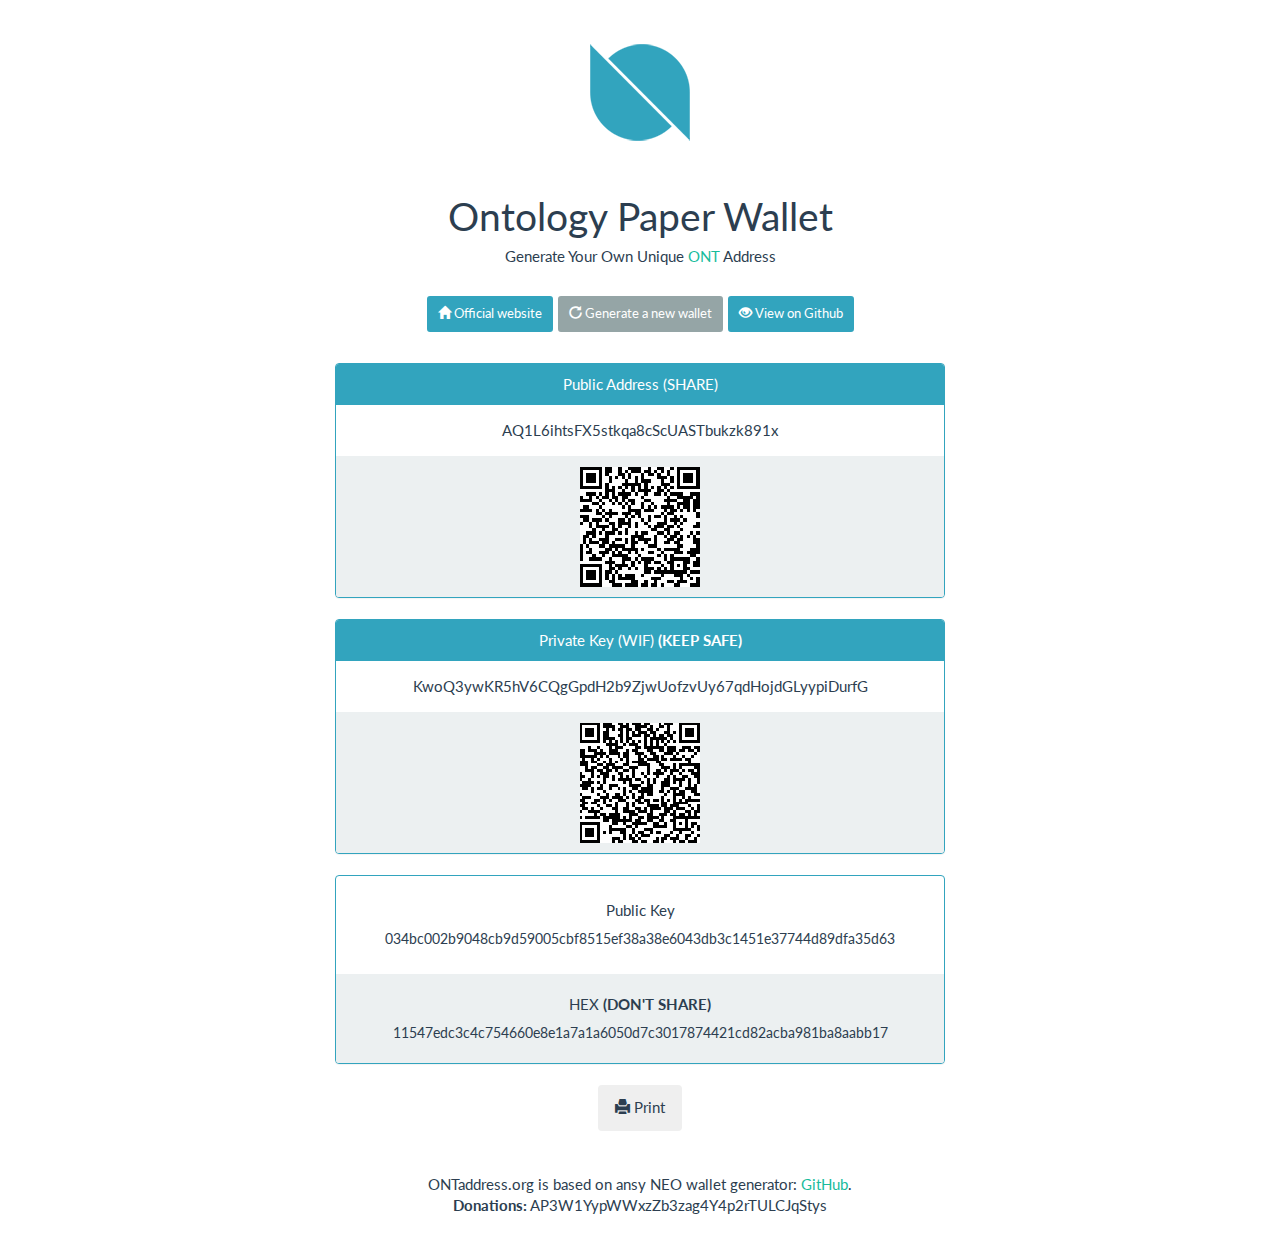
==== wallet.html @ 8fcd1091 "Add files via upload" ====
<!DOCTYPE html><html> <head> <meta charset="utf-8"> <meta http-equiv="X-UA-Compatible" content="IE=edge,chrome=1"> <title>ONT - Generation your unique ontology wallet</title> <meta name="description" content="Offline paper wallet generator for (ONT) Ontology cryptocurrency. Print your own offline tamper resistant paper wallets to store ONT in 'cold storage'. Uses secure OntAddress.org open-source JavaScript key generator."> <meta name="keywords" content="ont,paperwallet,paper,wallet,cryptocurrency,ont.io,ontology"> <meta name="viewport" content="width=device-width, initial-scale=1"> <link rel="shortcut icon" href="images/favicon.png" type="image/x-icon"> <link rel="icon" href="images/favicon.ico" type="image/x-icon"> <link rel="stylesheet" href="css/bootstrap/css/bootstrap.min.css"></head> <body><div id="root"></div><div class="container-fluid"> <div class="row"> <div class="col-md-12 bg-band-grey"> <div class="page-header text-center logo hidden-print" style="margin-bottom: 0px;"><img src="images/logo.png" title="Ont Paper Wallet" alt="ONT Paper Wallet"></div></div><div class="col-md-12 bg-band-grey title-container"> <div class="page-header text-center"> <h1 class="site-title">Ontology Paper Wallet</h1> <h5 class="site-slogan hidden-print">Generate Your Own Unique <a href="http://ont.io" target="blank">ONT</a> Address</h5> <div id="new_wallet" style="display:none;"><br><a href="https://ont.io" class="btn btn-info btn-sm hidden-print" style="margin-right: 5px;"><span aria-hidden="true" class="glyphicon glyphicon-home"></span> Official website</a><a href="wallet.html" class="btn btn-default btn-sm hidden-print" style="margin-right: 5px;"><span aria-hidden="true" class="glyphicon glyphicon-repeat"></span> Generate a new wallet</a><a href="https://github.com/eskakatana/ontaddress.org" class="btn btn-info btn-sm hidden-print"><span aria-hidden="true" class="glyphicon glyphicon-eye-open"></span> View on Github</a></div></div></div></div><div id="loader"> <div class="col-md-12"> <div class="address-block address-block-public"> <h5 style="text-align: center;">Generating a new paper wallet...</h5><center><img src="images/ajax-loader.gif" width="200" height="200" alt="geneating a new wallet..."/></center><div class="cssload-loader"></div><div class="clearfix"></div></div></div></div><div id="main_screen" style="display:none;"><div class="row"><div class="col-md-3"></div><div class="col-md-6"><center><div class="panel panel-info"><div class="panel-heading" style="padding: 1px;"><h5>Public Address (SHARE)</h5></div><div class="panel-body"><div id="address" class="hash address"></div></div><div class="panel-footer"><qrcode id="qrcodeAddress" size="100" class="primary"></qrcode></div></div><div class="panel panel-info"><div class="panel-heading" style="padding: 1px;"><h5>Private Key (WIF) <b>(KEEP SAFE)</b></h5></div><div class="panel-body"><div id="secret" class="hash passphrase"></div></div><div class="panel-footer"><qrcode id="qrcodeSecret" size="100" class="primary"></qrcode></div></div></center></div><div class="col-md-3"></div></div><div class="row"><div class="col-md-3"></div><div class="col-md-6"><center><div class="panel panel-info"><div class="panel-body"><h5>Public Key</h5><p id="public_key" class="hash" style="font-size: 94%;"></p></div><div class="panel-footer"><h5>HEX <b>(DON'T SHARE)</b></h5><p id="hex_key" class="hash" style="font-size: 94%;"></p></div></div></center></div><div class="col-md-3"></div></div><center><button type="button" onclick="window.print();return false;" class="btn btn-print hidden-print"><span aria-hidden="true" class="glyphicon glyphicon-print"></span> Print </button></center><br></div><center><div class="hidden-print"><br>ONTaddress.org is based on ansy NEO wallet generator: <a href="https://github.com/snowypowers/ansy" target="blank">GitHub</a>.<br><b>Donations:</b> AP3W1YypWWxzZb3zag4Y4p2rTULCJqStys<br><br></div></center></div><div id="remove_cache"></div></body><script src="js/script.min.js"></script><script src="js/jquery.min.js"></script><script src="js/qrcode.min.js"></script><script type="text/javascript">$(document).ready(function(){$('#gen').trigger('click');$('#loader').hide();$('#main_screen').show();$('#new_wallet').show();});</script></html>
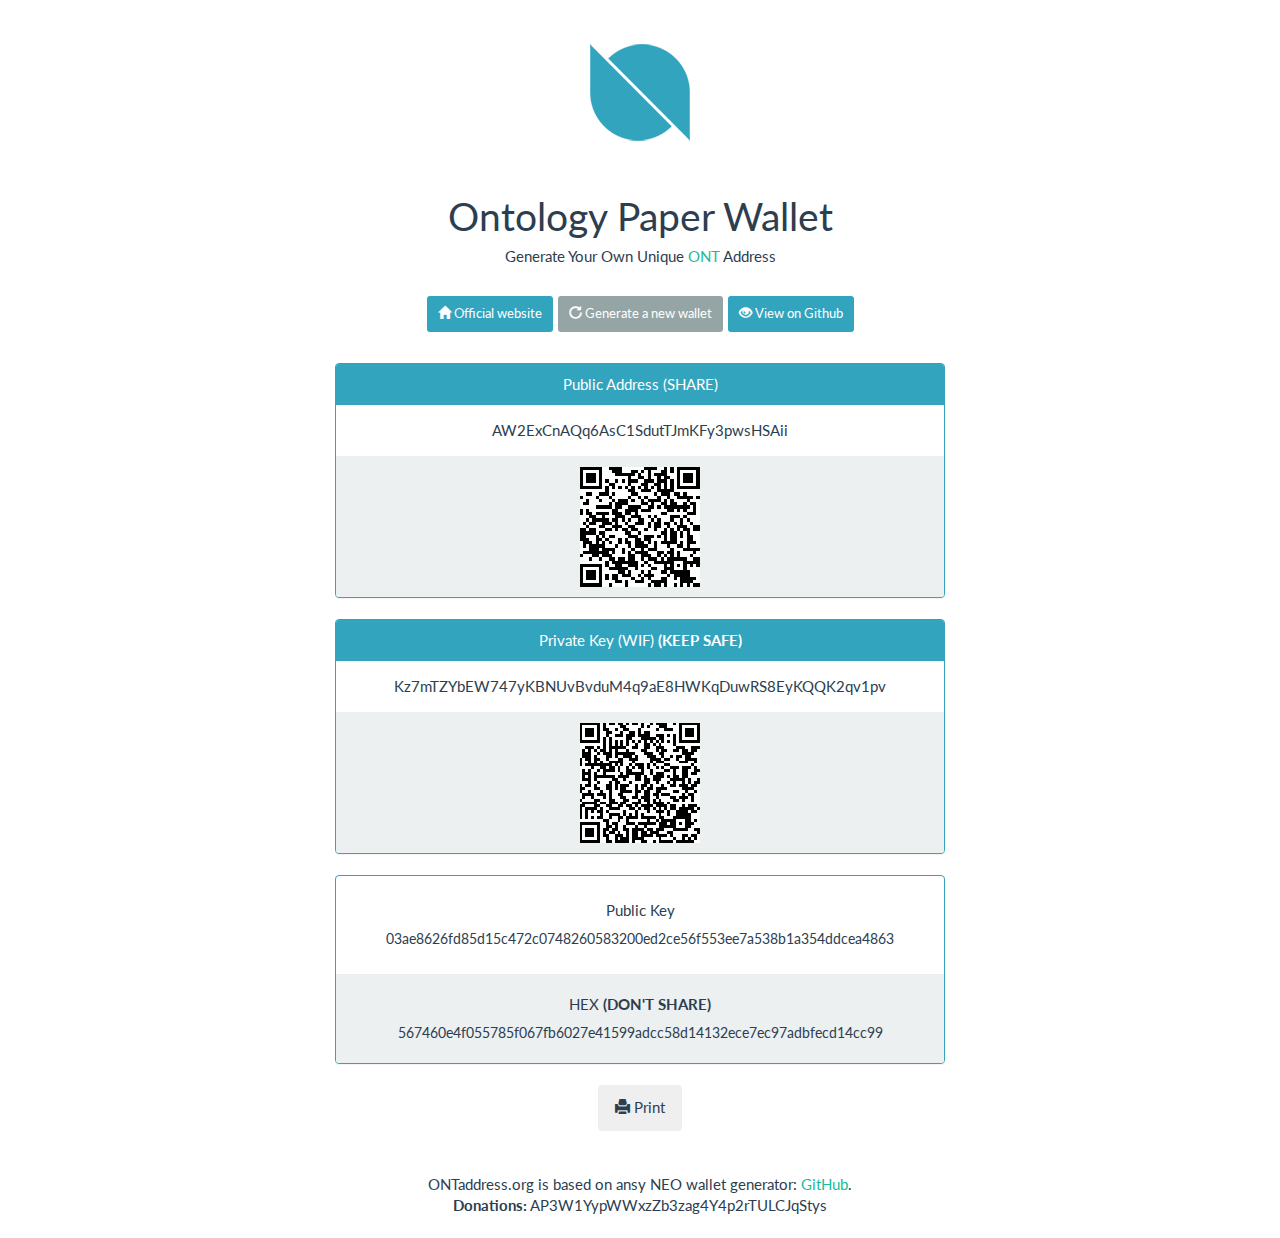
==== commit 29cf7db9: "Update wallet.html" ====
--- a/wallet.html
+++ b/wallet.html
@@ -1 +1 @@
-<!DOCTYPE html><html> <head> <meta charset="utf-8"> <meta http-equiv="X-UA-Compatible" content="IE=edge,chrome=1"> <title>ONT - Generation your unique ontology wallet</title> <meta name="description" content="Offline paper wallet generator for (ONT) Ontology cryptocurrency. Print your own offline tamper resistant paper wallets to store ONT in 'cold storage'. Uses secure OntAddress.org open-source JavaScript key generator."> <meta name="keywords" content="ont,paperwallet,paper,wallet,cryptocurrency,ont.io,ontology"> <meta name="viewport" content="width=device-width, initial-scale=1"> <link rel="shortcut icon" href="images/favicon.png" type="image/x-icon"> <link rel="icon" href="images/favicon.ico" type="image/x-icon"> <link rel="stylesheet" href="css/bootstrap/css/bootstrap.min.css"></head> <body><div id="root"></div><div class="container-fluid"> <div class="row"> <div class="col-md-12 bg-band-grey"> <div class="page-header text-center logo hidden-print" style="margin-bottom: 0px;"><img src="images/logo.png" title="Ont Paper Wallet" alt="ONT Paper Wallet"></div></div><div class="col-md-12 bg-band-grey title-container"> <div class="page-header text-center"> <h1 class="site-title">Ontology Paper Wallet</h1> <h5 class="site-slogan hidden-print">Generate Your Own Unique <a href="http://ont.io" target="blank">ONT</a> Address</h5> <div id="new_wallet" style="display:none;"><br><a href="https://ont.io" class="btn btn-info btn-sm hidden-print" style="margin-right: 5px;"><span aria-hidden="true" class="glyphicon glyphicon-home"></span> Official website</a><a href="wallet.html" class="btn btn-default btn-sm hidden-print" style="margin-right: 5px;"><span aria-hidden="true" class="glyphicon glyphicon-repeat"></span> Generate a new wallet</a><a href="https://github.com/eskakatana/ontaddress.org" class="btn btn-info btn-sm hidden-print"><span aria-hidden="true" class="glyphicon glyphicon-eye-open"></span> View on Github</a></div></div></div></div><div id="loader"> <div class="col-md-12"> <div class="address-block address-block-public"> <h5 style="text-align: center;">Generating a new paper wallet...</h5><center><img src="images/ajax-loader.gif" width="200" height="200" alt="geneating a new wallet..."/></center><div class="cssload-loader"></div><div class="clearfix"></div></div></div></div><div id="main_screen" style="display:none;"><div class="row"><div class="col-md-3"></div><div class="col-md-6"><center><div class="panel panel-info"><div class="panel-heading" style="padding: 1px;"><h5>Public Address (SHARE)</h5></div><div class="panel-body"><div id="address" class="hash address"></div></div><div class="panel-footer"><qrcode id="qrcodeAddress" size="100" class="primary"></qrcode></div></div><div class="panel panel-info"><div class="panel-heading" style="padding: 1px;"><h5>Private Key (WIF) <b>(KEEP SAFE)</b></h5></div><div class="panel-body"><div id="secret" class="hash passphrase"></div></div><div class="panel-footer"><qrcode id="qrcodeSecret" size="100" class="primary"></qrcode></div></div></center></div><div class="col-md-3"></div></div><div class="row"><div class="col-md-3"></div><div class="col-md-6"><center><div class="panel panel-info"><div class="panel-body"><h5>Public Key</h5><p id="public_key" class="hash" style="font-size: 94%;"></p></div><div class="panel-footer"><h5>HEX <b>(DON'T SHARE)</b></h5><p id="hex_key" class="hash" style="font-size: 94%;"></p></div></div></center></div><div class="col-md-3"></div></div><center><button type="button" onclick="window.print();return false;" class="btn btn-print hidden-print"><span aria-hidden="true" class="glyphicon glyphicon-print"></span> Print </button></center><br></div><center><div class="hidden-print"><br>ONTaddress.org is based on ansy NEO wallet generator: <a href="https://github.com/snowypowers/ansy" target="blank">GitHub</a>.<br><b>Donations:</b> AP3W1YypWWxzZb3zag4Y4p2rTULCJqStys<br><br></div></center></div><div id="remove_cache"></div></body><script src="js/script.min.js"></script><script src="js/jquery.min.js"></script><script src="js/qrcode.min.js"></script><script type="text/javascript">$(document).ready(function(){$('#gen').trigger('click');$('#loader').hide();$('#main_screen').show();$('#new_wallet').show();});</script></html>+<!DOCTYPE html><html> <head> <meta charset="utf-8"> <meta http-equiv="X-UA-Compatible" content="IE=edge,chrome=1"> <title>ONT - Generation your unique ontology wallet</title> <meta name="description" content="Offline paper wallet generator for (ONT) Ontology cryptocurrency. Print your own offline tamper resistant paper wallets to store ONT in 'cold storage'. Uses secure OntAddress.org open-source JavaScript key generator."> <meta name="keywords" content="ont,paperwallet,paper,wallet,cryptocurrency,ont.io,ontology"> <meta name="viewport" content="width=device-width, initial-scale=1"> <link rel="shortcut icon" href="images/favicon.png" type="image/x-icon"> <link rel="icon" href="images/favicon.ico" type="image/x-icon"> <link rel="stylesheet" href="css/bootstrap/css/bootstrap.min.css"></head> <body><div id="root"></div><div class="container-fluid"> <div class="row"> <div class="col-md-12 bg-band-grey"> <div class="page-header text-center logo hidden-print" style="margin-bottom: 0px;"><img src="images/logo.png" title="Ont Paper Wallet" alt="ONT Paper Wallet"></div></div><div class="col-md-12 bg-band-grey title-container"> <div class="page-header text-center"> <h1 class="site-title">Ontology Paper Wallet</h1> <h5 class="site-slogan hidden-print">Generate Your Own Unique <a href="http://ont.io" target="blank">ONT</a> Address</h5> <div id="new_wallet" style="display:none;"><br><a href="https://ont.io" class="btn btn-info btn-sm hidden-print" style="margin-right: 5px;"><span aria-hidden="true" class="glyphicon glyphicon-home"></span> Official website</a><a href="https://ontaddress.org" class="btn btn-default btn-sm hidden-print" style="margin-right: 5px;"><span aria-hidden="true" class="glyphicon glyphicon-repeat"></span> Generate a new wallet</a><a href="https://github.com/eskakatana/ontaddress.org" class="btn btn-info btn-sm hidden-print"><span aria-hidden="true" class="glyphicon glyphicon-eye-open"></span> View on Github</a></div></div></div></div><div id="loader"> <div class="col-md-12"> <div class="address-block address-block-public"> <h5 style="text-align: center;">Generating a new paper wallet...</h5><center><img src="images/ajax-loader.gif" width="200" height="200" alt="geneating a new wallet..."/></center><div class="cssload-loader"></div><div class="clearfix"></div></div></div></div><div id="main_screen" style="display:none;"><div class="row"><div class="col-md-3"></div><div class="col-md-6"><center><div class="panel panel-info"><div class="panel-heading" style="padding: 1px;"><h5>Public Address (SHARE)</h5></div><div class="panel-body"><div id="address" class="hash address"></div></div><div class="panel-footer"><qrcode id="qrcodeAddress" size="100" class="primary"></qrcode></div></div><div class="panel panel-info"><div class="panel-heading" style="padding: 1px;"><h5>Private Key (WIF) <b>(KEEP SAFE)</b></h5></div><div class="panel-body"><div id="secret" class="hash passphrase"></div></div><div class="panel-footer"><qrcode id="qrcodeSecret" size="100" class="primary"></qrcode></div></div></center></div><div class="col-md-3"></div></div><div class="row"><div class="col-md-3"></div><div class="col-md-6"><center><div class="panel panel-info"><div class="panel-body"><h5>Public Key</h5><p id="public_key" class="hash" style="font-size: 94%;"></p></div><div class="panel-footer"><h5>HEX <b>(DON'T SHARE)</b></h5><p id="hex_key" class="hash" style="font-size: 94%;"></p></div></div></center></div><div class="col-md-3"></div></div><center><button type="button" onclick="window.print();return false;" class="btn btn-print hidden-print"><span aria-hidden="true" class="glyphicon glyphicon-print"></span> Print </button></center><br></div><center><div class="hidden-print"><br>ONTaddress.org is based on ansy NEO wallet generator: <a href="https://github.com/snowypowers/ansy" target="blank">GitHub</a>.<br><b>Donations:</b> AP3W1YypWWxzZb3zag4Y4p2rTULCJqStys<br><br></div></center></div><div id="remove_cache"></div></body><script src="js/script.min.js"></script><script src="js/jquery.min.js"></script><script src="js/qrcode.min.js"></script><script type="text/javascript">$(document).ready(function(){$('#gen').trigger('click');$('#loader').hide();$('#main_screen').show();$('#new_wallet').show();});</script></html>
